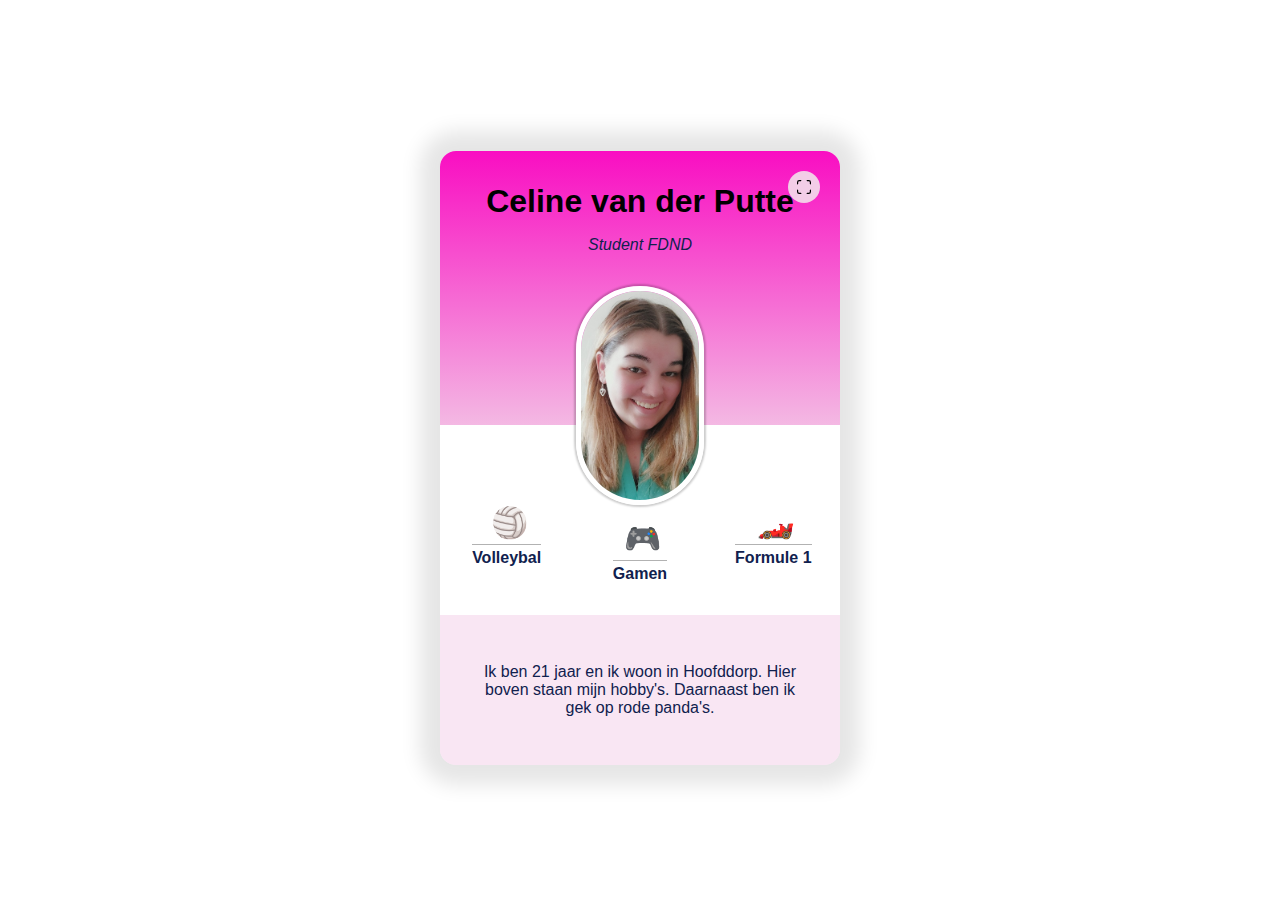
==== index.html @ 4c0e066c "Tekst en layout aangepast" ====
<!DOCTYPE html>
<html lang="en">
<head>
  <meta charset="UTF-8">
  <meta name="viewport" content="width=device-width, initial-scale=1.0">
  <title>Visitekaartje Celine van der Putte</title>
  <link rel="stylesheet" href="./styles/style.css">
</head>
<body>

<article>
  <header>
    <h1>Celine van der Putte</h1>
    <p><em>Student FDND</em></p>
    <button>
      <svg xmlns="http://www.w3.org/2000/svg" width="24" height="24" viewBox="0 0 24 24" stroke-width="1.5" stroke="#2c3e50" fill="none" stroke-linecap="round" stroke-linejoin="round">
        <path stroke="none" d="M0 0h24v24H0z" fill="none"/>
        <path d="M4 8v-2a2 2 0 0 1 2 -2h2" />
        <path d="M4 16v2a2 2 0 0 0 2 2h2" />
        <path d="M16 4h2a2 2 0 0 1 2 2v2" />
        <path d="M16 20h2a2 2 0 0 0 2 -2v-2" />
      </svg>

      <svg xmlns="http://www.w3.org/2000/svg" width="24" height="24" viewBox="0 0 24 24" stroke-width="1.5" stroke="red" fill="none" stroke-linecap="round" stroke-linejoin="round">
        <path stroke="none" d="M0 0h24v24H0z" fill="none"/>
        <path d="M15 19v-2a2 2 0 0 1 2 -2h2" />
        <path d="M15 5v2a2 2 0 0 0 2 2h2" />
        <path d="M5 15h2a2 2 0 0 1 2 2v2" />
        <path d="M5 9h2a2 2 0 0 0 2 -2v-2" />
      </svg>
    </button>

  </header>
  
  <img src="assets/Celine.jpg" alt="Foto van Celine van der Putte">

  <dl>
    <dt>Volleybal</dt><dd>🏐</dd>
    <dt>Gamen</dt><dd>🎮</dd>
    <dt>Formule 1</dt><dd>🏎️</dd>
  </dl>
  
  <p>Ik ben 21 jaar en ik woon in Hoofddorp. Hier boven staan mijn hobby's. Daarnaast ben ik gek op rode panda's.</p>
</article>

  <script src="./scripts/script.js"></script>
</body>
</html>
---- styles/style.css ----
* {
  box-sizing:border-box;
}

html {
  height:100vh;
}

body {
  height:100vh;
  font-family: 'Lucida Sans', 'Lucida Sans Regular', 'Lucida Grande', 'Lucida Sans Unicode', Geneva, Verdana, sans-serif;
  display:flex;
  justify-content:center;
  align-items:center;
  color:#10214e;
}

article {
  width:50vw;
  max-width: 25em;
  min-width:20em;
  display:flex;
  flex-direction:column;
  align-items:center;
  justify-content:flex-end;
  background: rgb(243, 205, 231);
  background: linear-gradient(0deg, rgba(243, 205, 231) 50%, #f90ec2 100%);
  box-shadow:0 0 20px 20px rgba(0,0,0,.1);
  border-radius:1rem;
  position: relative;
  transition:.25s;
}

header {
  display:flex;
  flex-direction:column;
  justify-content:center;
  align-items:center;
  justify-content:flex-end;
  
}

h1 {
  margin:2rem 0 1rem;
  color: rgb(0, 0, 0);
}

button {
  border:none;
  position: absolute;
  right:1rem;
  top:1rem;
  width:2.5rem;
  height:2.5rem;
  transform: scale(.8);
  background: rgb(243, 205, 231);
  border-radius:50%;
  padding:.25rem;
  transition:.25s;
}
button:focus {
  outline:none;
  background:#000000;
}
button:focus svg {
  stroke: rgba(243, 205, 231);
}

svg {
  stroke: #000000;
  position: absolute;
  top:calc(1.25rem - 12px);
  left:calc(1.25rem - 12px);
  transition-delay: .25s;
}
button svg:nth-of-type(2) {
  opacity:0;
  transition-delay: 0ms;
}

img {
  width:8em;
  border-radius:10em;
  border:5px solid #fff;
  box-shadow:0 0 2px 2px rgba(0,0,0,.2);
  position:relative;
  top:2rem;
  transition:.25s .15s;
}

dl {
  width:100%;
  background: rgb(255,255,255);
  
  display:grid;
  grid-template-columns: 1fr 1fr 1fr;
  grid-template-areas:
    "html-dd css-dd js-dd"
    "html-dt css-dt js-dt"
    ;
  justify-items:center;
  align-items:start;
  padding:5rem 0 3rem;
  margin-top: -3rem;
  margin-bottom: 0;
  text-align: center;
}

dt{
  font-weight: bold;
  border-top: 1px solid rgba(0,0,0,0.3);
  padding-top: .25rem;
  margin-top: .25rem;
}
dt:nth-of-type(1){ grid-area: html-dt; }
dt:nth-of-type(2){ grid-area: css-dt; transform: translateY(1rem);}
dt:nth-of-type(3){ grid-area: js-dt; }

dd {
  margin:0;
  padding-left:.3rem;
  transition:.25s .3s;
  font-size: 30px;
}
dd:nth-of-type(2){  
  transform: translateY(1rem);
}

p { 
  margin:0
}

article > p {
  padding:3rem 2rem;
  margin-top: 0;
  background:rgba(255,255,255, 0.5);
  text-align:center;
  border-radius: 0 0 1rem 1rem;
  width:100%;
}

/* expand content */
body.expand {
  font-size:1.15em;
}

body.expand article {
  width:60vw;
  max-width: 60vw;
}

body.expand button svg:first-of-type {
  opacity:0;
  transition-delay: 0ms;
}

body.expand button svg:nth-of-type(2) {
  opacity:1;
  transition-delay:.25s;
}

body.expand dd {
  font-size: 1.75em;
}

body.expand img {
  width:9em;
}
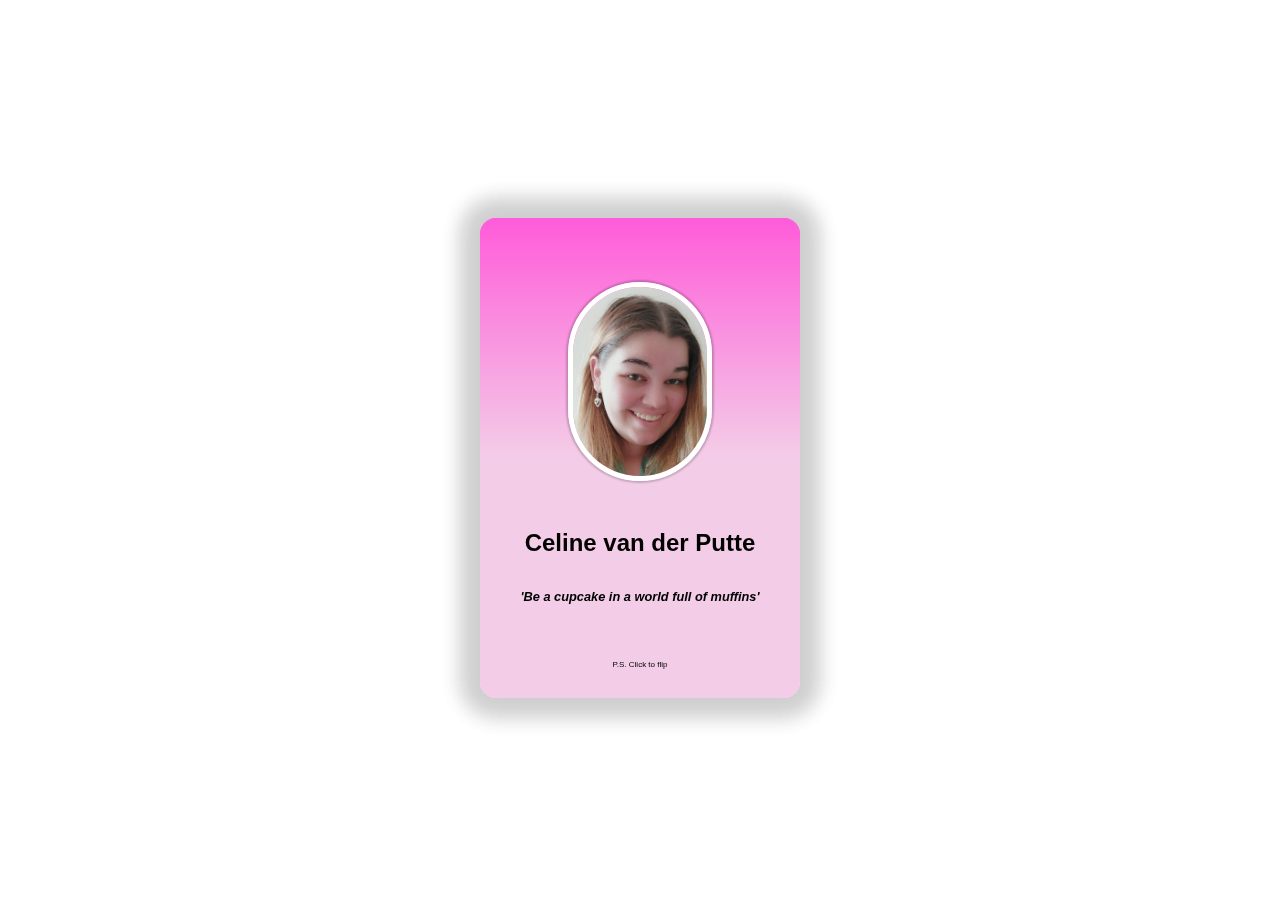
==== commit d20f5b14: "Versie 2 tonen" ====
--- a/index.html
+++ b/index.html
@@ -7,42 +7,36 @@
   <link rel="stylesheet" href="./styles/style.css">
 </head>
 <body>
-
-<article>
-  <header>
-    <h1>Celine van der Putte</h1>
-    <p><em>Student FDND</em></p>
-    <button>
-      <svg xmlns="http://www.w3.org/2000/svg" width="24" height="24" viewBox="0 0 24 24" stroke-width="1.5" stroke="#2c3e50" fill="none" stroke-linecap="round" stroke-linejoin="round">
-        <path stroke="none" d="M0 0h24v24H0z" fill="none"/>
-        <path d="M4 8v-2a2 2 0 0 1 2 -2h2" />
-        <path d="M4 16v2a2 2 0 0 0 2 2h2" />
-        <path d="M16 4h2a2 2 0 0 1 2 2v2" />
-        <path d="M16 20h2a2 2 0 0 0 2 -2v-2" />
-      </svg>
-
-      <svg xmlns="http://www.w3.org/2000/svg" width="24" height="24" viewBox="0 0 24 24" stroke-width="1.5" stroke="red" fill="none" stroke-linecap="round" stroke-linejoin="round">
-        <path stroke="none" d="M0 0h24v24H0z" fill="none"/>
-        <path d="M15 19v-2a2 2 0 0 1 2 -2h2" />
-        <path d="M15 5v2a2 2 0 0 0 2 2h2" />
-        <path d="M5 15h2a2 2 0 0 1 2 2v2" />
-        <path d="M5 9h2a2 2 0 0 0 2 -2v-2" />
-      </svg>
-    </button>
-
-  </header>
-  
-  <img src="assets/Celine.jpg" alt="Foto van Celine van der Putte">
-
-  <dl>
-    <dt>Volleybal</dt><dd>🏐</dd>
-    <dt>Gamen</dt><dd>🎮</dd>
-    <dt>Formule 1</dt><dd>🏎️</dd>
-  </dl>
-  
-  <p>Ik ben 21 jaar en ik woon in Hoofddorp. Hier boven staan mijn hobby's. Daarnaast ben ik gek op rode panda's.</p>
-</article>
-
+  <div class="business-card">
+    <article class="front">
+      <img src="assets/Celine.jpg" alt="Foto van Celine van der Putte">
+    
+      <header class="front">
+        <h1>Celine van der Putte</h1>
+        <h2>'Be a cupcake in a world full of muffins'</h2>
+        <p class="ps">P.S. Click to flip</p>
+      </header>
+    </article>
+    
+    <article class="back">
+      <header class="back">
+        <h1 class="back">Over mij</h1>
+          <p>Ik ben 21 jaar en ik woon samen met mijn ouders in Hoofddorp. 
+            Momenteel volg ik de studie Frontend Design & Development in Amsterdam. 
+            Verder hou ik heel erg van rode panda's.</p>
+        <h1 class="back">Hobby's</h1>
+          <ul>
+            <li>🏐 Volleybal</li>
+            <li>🎮 Gamen</li>
+            <li>🏎️ Formule 1</li>
+          </ul>
+        <h1 class="back">Contact</h1>
+        <p><a href="cnvanderputte@gmail.com">cnvanderputte@gmail.com </a>
+        <a href="https://www.linkedin.com/in/celine-van-der-putte-a12798197/">LinkedIn</a>
+        </p>
+      </header>
+    </article>
+  </div>
   <script src="./scripts/script.js"></script>
 </body>
 </html>
--- a/styles/style.css
+++ b/styles/style.css
@@ -1,5 +1,6 @@
 * {
   box-sizing:border-box;
+  font-family: 'Lucida Sans', 'Lucida Sans Regular', 'Lucida Grande', 'Lucida Sans Unicode', Geneva, Verdana, sans-serif;
 }
 
 html {
@@ -7,127 +8,101 @@
 }
 
 body {
-  height:100vh;
-  font-family: 'Lucida Sans', 'Lucida Sans Regular', 'Lucida Grande', 'Lucida Sans Unicode', Geneva, Verdana, sans-serif;
+  perspective: 600px;
+}
+
+.business-card {
+  transform-style: preserve-3d;
+  position: relative;
   display:flex;
   justify-content:center;
   align-items:center;
-  color:#10214e;
+  height:100vh;
+  transition: transform 1s;
+  width: max-content;
+  margin: auto;
 }
 
-article {
-  width:50vw;
-  max-width: 25em;
-  min-width:20em;
-  display:flex;
-  flex-direction:column;
-  align-items:center;
-  justify-content:flex-end;
-  background: rgb(243, 205, 231);
-  background: linear-gradient(0deg, rgba(243, 205, 231) 50%, #f90ec2 100%);
+.business-card.flip {
+  transform: rotateY(180deg);
+}
+
+.business-card.flip article.back {
+  pointer-events: all;
+}
+
+article.front {
+  width: 20em;
+  height: 30em;
+  background: linear-gradient(0deg, rgba(243, 205, 231) 50%, #ff5bd9 100%);
   box-shadow:0 0 20px 20px rgba(0,0,0,.1);
   border-radius:1rem;
   position: relative;
-  transition:.25s;
+  z-index: 1;
+  backface-visibility: hidden;
 }
 
-header {
-  display:flex;
-  flex-direction:column;
-  justify-content:center;
-  align-items:center;
-  justify-content:flex-end;
-  
+article.back {
+  width: 20em;
+  height: 30em;
+  background: linear-gradient(0deg, rgba(243, 205, 231) 50%, #ff5bd9 100%);
+  box-shadow:0 0 20px 20px rgba(0,0,0,.1);
+  border-radius:1rem;
+  position: absolute;
+  transform: rotateY(180deg);
+  pointer-events: none;
+}
+
+article.back::before {
+  content: '';
+  position: absolute;
+  top: 0.5rem;
+  left: 0.5rem;
+  right: 0.5rem;
+  bottom: 0.5rem;
+  background-color: #fff;
+  border-radius:0.5rem;
+}
+
+header.front {
+  text-align: center;
+  margin-top: 3rem;
+}
+
+header.back {
+  margin: 2em;
+  position: relative;
 }
 
 h1 {
-  margin:2rem 0 1rem;
-  color: rgb(0, 0, 0);
+  font-size: 1.5em;
 }
 
-button {
-  border:none;
-  position: absolute;
-  right:1rem;
-  top:1rem;
-  width:2.5rem;
-  height:2.5rem;
-  transform: scale(.8);
-  background: rgb(243, 205, 231);
-  border-radius:50%;
-  padding:.25rem;
-  transition:.25s;
-}
-button:focus {
-  outline:none;
-  background:#000000;
-}
-button:focus svg {
-  stroke: rgba(243, 205, 231);
+h1.back {
+  color:#ff5bd9;
+  margin-bottom: 0.5em;
 }
 
-svg {
-  stroke: #000000;
-  position: absolute;
-  top:calc(1.25rem - 12px);
-  left:calc(1.25rem - 12px);
-  transition-delay: .25s;
-}
-button svg:nth-of-type(2) {
-  opacity:0;
-  transition-delay: 0ms;
+h2 {
+  font-size: 0.8em;
+  font-style: italic;
+  margin-top: 2rem;
 }
 
 img {
-  width:8em;
-  border-radius:10em;
+  width:9em;
+  border-radius:5em;
   border:5px solid #fff;
   box-shadow:0 0 2px 2px rgba(0,0,0,.2);
-  position:relative;
-  top:2rem;
-  transition:.25s .15s;
+  transition: 1s;
+  margin-top: 4em;
+  margin-left: auto;
+  margin-right: auto;
+  display: block;
 }
 
-dl {
-  width:100%;
-  background: rgb(255,255,255);
-  
-  display:grid;
-  grid-template-columns: 1fr 1fr 1fr;
-  grid-template-areas:
-    "html-dd css-dd js-dd"
-    "html-dt css-dt js-dt"
-    ;
-  justify-items:center;
-  align-items:start;
-  padding:5rem 0 3rem;
-  margin-top: -3rem;
-  margin-bottom: 0;
-  text-align: center;
-}
-
-dt{
-  font-weight: bold;
-  border-top: 1px solid rgba(0,0,0,0.3);
-  padding-top: .25rem;
-  margin-top: .25rem;
-}
-dt:nth-of-type(1){ grid-area: html-dt; }
-dt:nth-of-type(2){ grid-area: css-dt; transform: translateY(1rem);}
-dt:nth-of-type(3){ grid-area: js-dt; }
-
-dd {
-  margin:0;
-  padding-left:.3rem;
-  transition:.25s .3s;
-  font-size: 30px;
-}
-dd:nth-of-type(2){  
-  transform: translateY(1rem);
-}
-
-p { 
-  margin:0
+img:hover {
+  transform: scale(1.2);
 }
 
 article > p {
@@ -139,30 +114,19 @@
   width:100%;
 }
 
-/* expand content */
-body.expand {
-  font-size:1.15em;
+ul {
+  text-align: left;
+  margin: 0;
+  padding-left: 0;
+  list-style: none;
 }
 
-body.expand article {
-  width:60vw;
-  max-width: 60vw;
+a {
+  color: rgb(106, 0, 255);
+  display: block;
 }
 
-body.expand button svg:first-of-type {
-  opacity:0;
-  transition-delay: 0ms;
-}
-
-body.expand button svg:nth-of-type(2) {
-  opacity:1;
-  transition-delay:.25s;
-}
-
-body.expand dd {
-  font-size: 1.75em;
-}
-
-body.expand img {
-  width:9em;
-}
+p.ps {
+  font-size: 0.5rem;
+  margin-top: 3.5rem;
+}